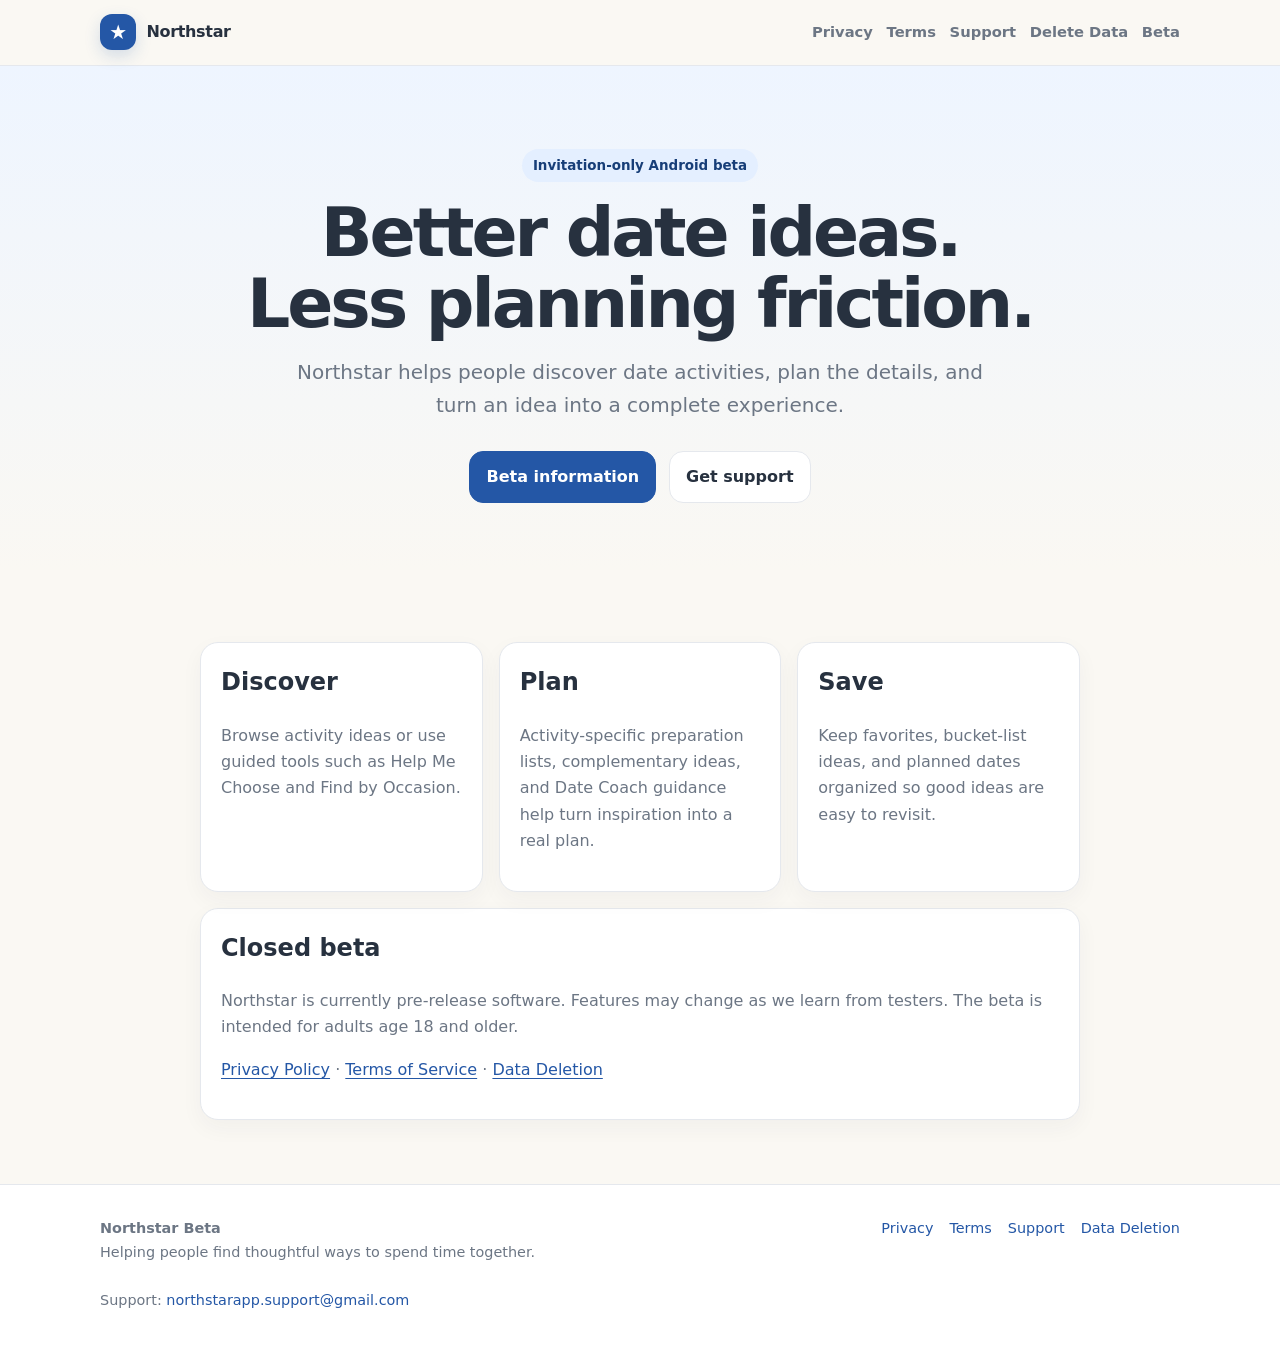
==== index.html @ 6a09dfb1 "Initial Northstar website" ====
<!doctype html>
<html lang="en">
<head>
<meta charset="utf-8">
<meta name="viewport" content="width=device-width, initial-scale=1">
<meta name="description" content="Northstar date-planning app beta">
<meta name="theme-color" content="#2457A6">
<title>Home | Northstar</title>
<link rel="stylesheet" href="assets/style.css">
</head>
<body>
<a class="skip" href="#main">Skip to content</a>

<header class="site-header">
  <nav class="nav" aria-label="Main navigation">
    <a class="brand" href=""><span class="mark" aria-hidden="true">★</span><span>Northstar</span></a>
    <div class="navlinks">
      <a href="privacy/">Privacy</a>
      <a href="terms/">Terms</a>
      <a href="support/">Support</a>
      <a href="delete-account/">Delete Data</a>
      <a href="beta/">Beta</a>
    </div>
  </nav>
</header>
<main id="main">
<section class="hero">
 <div class="hero-inner">
   <span class="eyebrow">Invitation-only Android beta</span>
   <h1>Better date ideas.<br>Less planning friction.</h1>
   <p>Northstar helps people discover date activities, plan the details, and turn an idea into a complete experience.</p>
   <div class="actions">
     <a class="button primary" href="beta/">Beta information</a>
     <a class="button" href="support/">Get support</a>
   </div>
 </div>
</section>
<section class="container">
 <div class="card-grid">
   <article class="card"><h2>Discover</h2><p>Browse activity ideas or use guided tools such as Help Me Choose and Find by Occasion.</p></article>
   <article class="card"><h2>Plan</h2><p>Activity-specific preparation lists, complementary ideas, and Date Coach guidance help turn inspiration into a real plan.</p></article>
   <article class="card"><h2>Save</h2><p>Keep favorites, bucket-list ideas, and planned dates organized so good ideas are easy to revisit.</p></article>
 </div>
 <div class="card" style="margin-top:1rem">
   <h2>Closed beta</h2>
   <p>Northstar is currently pre-release software. Features may change as we learn from testers. The beta is intended for adults age 18 and older.</p>
   <p><a href="privacy/">Privacy Policy</a> · <a href="terms/">Terms of Service</a> · <a href="delete-account/">Data Deletion</a></p>
 </div>
</section>
</main>

<footer>
 <div class="footer">
   <div><strong>Northstar Beta</strong><br>Helping people find thoughtful ways to spend time together.</div>
   <div class="footer-links">
     <a href="privacy/">Privacy</a>
     <a href="terms/">Terms</a>
     <a href="support/">Support</a>
     <a href="delete-account/">Data Deletion</a>
   </div>
   <div>Support: <a href="mailto:northstarapp.support@gmail.com">northstarapp.support@gmail.com</a></div>
 </div>
</footer>
</body>
</html>
---- assets/style.css ----
:root{
  --primary:#2457A6;--primary-light:#5E9CE6;--primary-dark:#173E78;
  --accent:#E8B547;--cream:#FAF8F3;--surface:#FFFFFF;--surface-alt:#F2F5F8;
  --text:#27313F;--muted:#6C7684;--divider:#E5E8ED;--success:#3F8F5A;
  --max:920px;--radius:18px;
}
*{box-sizing:border-box}
html{scroll-behavior:smooth}
body{margin:0;font-family:Inter,ui-sans-serif,system-ui,-apple-system,BlinkMacSystemFont,"Segoe UI",sans-serif;background:var(--cream);color:var(--text);line-height:1.65}
a{color:var(--primary);text-decoration-thickness:1px;text-underline-offset:3px}
a:hover{color:var(--primary-dark)}
.skip{position:absolute;left:-9999px;top:0;background:#fff;padding:.7rem 1rem;z-index:100}
.skip:focus{left:1rem;top:1rem}
.site-header{position:sticky;top:0;z-index:20;background:rgba(250,248,243,.94);backdrop-filter:blur(10px);border-bottom:1px solid var(--divider)}
.nav{max-width:1120px;margin:auto;padding:.9rem 1.25rem;display:flex;align-items:center;justify-content:space-between;gap:1rem}
.brand{display:flex;align-items:center;gap:.65rem;text-decoration:none;color:var(--text);font-weight:800;letter-spacing:-.02em}
.mark{width:36px;height:36px;border-radius:12px;background:var(--primary);color:white;display:grid;place-items:center;font-size:20px;box-shadow:0 6px 16px rgba(36,87,166,.18)}
.navlinks{display:flex;flex-wrap:wrap;gap:.85rem;font-size:.92rem}
.navlinks a{text-decoration:none;color:var(--muted);font-weight:650}
.navlinks a:hover{color:var(--primary)}
main{min-height:70vh}
.hero{padding:5.2rem 1.25rem 4.2rem;background:linear-gradient(180deg,#eef5ff 0%,var(--cream) 100%)}
.hero-inner{max-width:1000px;margin:auto;text-align:center}
.eyebrow{display:inline-block;background:#e4efff;color:var(--primary-dark);font-weight:750;padding:.35rem .7rem;border-radius:999px;font-size:.84rem}
h1{font-size:clamp(2.25rem,7vw,4.25rem);line-height:1.04;letter-spacing:-.045em;margin:1rem 0}
.hero p{font-size:clamp(1.05rem,2vw,1.25rem);max-width:720px;margin:0 auto;color:var(--muted)}
.actions{display:flex;justify-content:center;gap:.8rem;flex-wrap:wrap;margin-top:1.8rem}
.button{display:inline-block;text-decoration:none;font-weight:750;border-radius:14px;padding:.75rem 1rem;border:1px solid var(--divider);background:white;color:var(--text)}
.button.primary{background:var(--primary);border-color:var(--primary);color:white}
.container{max-width:var(--max);margin:auto;padding:2.5rem 1.25rem 4rem}
.card-grid{display:grid;grid-template-columns:repeat(3,1fr);gap:1rem;margin-top:2rem}
.card{background:var(--surface);border:1px solid var(--divider);border-radius:var(--radius);padding:1.25rem;box-shadow:0 8px 22px rgba(39,49,63,.045)}
.card h2,.card h3{margin-top:0}
.card p{color:var(--muted)}
.policy-header{padding:3.4rem 1.25rem 2rem;background:linear-gradient(180deg,#eef5ff,var(--cream))}
.policy-header .inner{max-width:var(--max);margin:auto}
.policy-header h1{font-size:clamp(2rem,5vw,3rem);margin:.4rem 0 .4rem}
.policy-header p{color:var(--muted);margin:.2rem 0}
.policy{background:var(--surface);border:1px solid var(--divider);border-radius:24px;padding:clamp(1.2rem,4vw,2.4rem);box-shadow:0 10px 30px rgba(39,49,63,.045)}
.policy h2{font-size:1.25rem;line-height:1.25;margin-top:2rem;color:var(--primary-dark)}
.policy h2:first-child{margin-top:0}
.policy h3{font-size:1.05rem;margin-bottom:.25rem}
.policy ul{padding-left:1.35rem}
.notice{background:#fff8e6;border:1px solid #f1d38b;border-radius:14px;padding:1rem 1.1rem;margin:1.1rem 0}
.good{background:#eef8f1;border:1px solid #bfdfc9;border-radius:14px;padding:1rem 1.1rem}
.meta{color:var(--muted);font-size:.92rem}
.kicker{color:var(--primary);font-weight:800;text-transform:uppercase;letter-spacing:.08em;font-size:.78rem}
.steps{counter-reset:step;display:grid;gap:.85rem}
.step{position:relative;background:var(--surface);border:1px solid var(--divider);border-radius:16px;padding:1rem 1rem 1rem 3.4rem}
.step:before{counter-increment:step;content:counter(step);position:absolute;left:1rem;top:1rem;width:1.7rem;height:1.7rem;border-radius:50%;display:grid;place-items:center;background:var(--primary);color:#fff;font-weight:800;font-size:.85rem}
footer{border-top:1px solid var(--divider);background:#fff}
.footer{max-width:1120px;margin:auto;padding:2rem 1.25rem;display:flex;justify-content:space-between;gap:1.5rem;flex-wrap:wrap;color:var(--muted);font-size:.9rem}
.footer-links{display:flex;gap:1rem;flex-wrap:wrap}
.footer a{text-decoration:none}
@media(max-width:760px){
 .nav{align-items:flex-start}.navlinks{justify-content:flex-end;gap:.55rem}.navlinks a{font-size:.82rem}
 .card-grid{grid-template-columns:1fr}
 .hero{padding-top:3.6rem}
}
@media(max-width:520px){
 .nav{display:block}.brand{margin-bottom:.7rem}.navlinks{justify-content:flex-start}
 .policy{border-radius:18px}
}
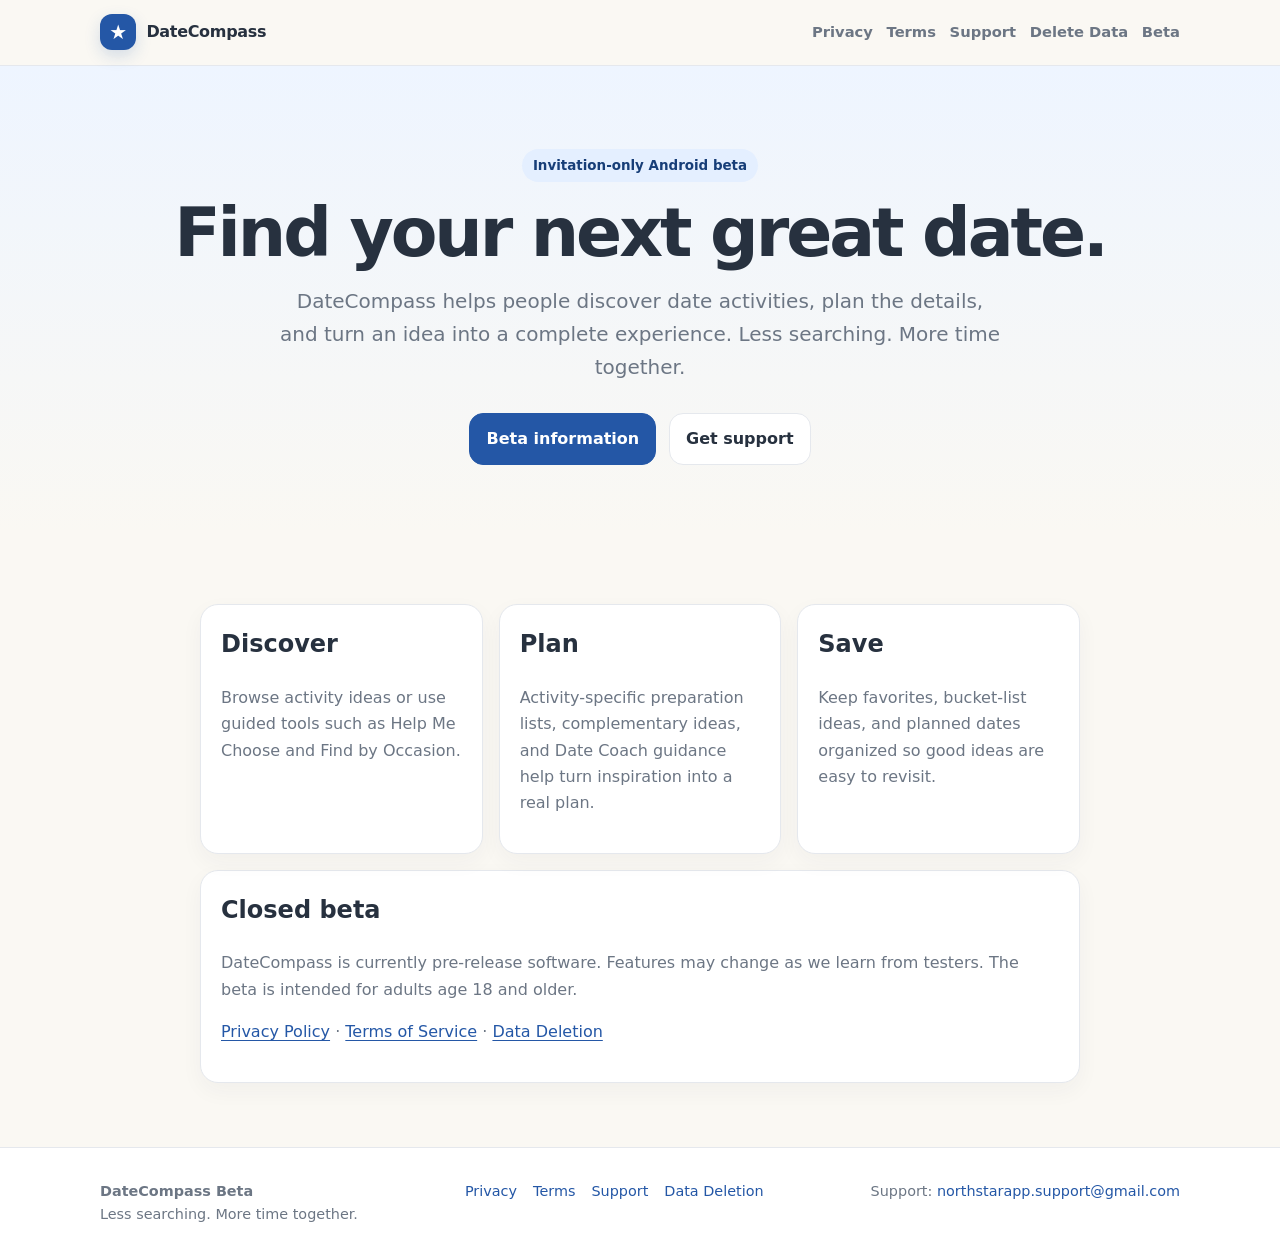
==== commit 86c76012: "Rebrand public website to DateCompass" ====
--- a/index.html
+++ b/index.html
@@ -3,9 +3,17 @@
 <head>
 <meta charset="utf-8">
 <meta name="viewport" content="width=device-width, initial-scale=1">
-<meta name="description" content="Northstar date-planning app beta">
+<meta name="description" content="DateCompass helps you find and plan your next great date. Less searching. More time together.">
 <meta name="theme-color" content="#2457A6">
-<title>Home | Northstar</title>
+<title>DateCompass | Find your next great date.</title>
+<meta property="og:type" content="website">
+<meta property="og:title" content="DateCompass | Find your next great date.">
+<meta property="og:description" content="DateCompass helps you find and plan your next great date. Less searching. More time together.">
+<meta property="og:image" content="https://northstar-site.github.io/Northstar/assets/datecompass-social-preview.png">
+<meta name="twitter:card" content="summary_large_image">
+<meta name="twitter:title" content="DateCompass | Find your next great date.">
+<meta name="twitter:description" content="DateCompass helps you find and plan your next great date. Less searching. More time together.">
+<meta name="twitter:image" content="https://northstar-site.github.io/Northstar/assets/datecompass-social-preview.png">
 <link rel="stylesheet" href="assets/style.css">
 </head>
 <body>
@@ -13,7 +21,7 @@
 
 <header class="site-header">
   <nav class="nav" aria-label="Main navigation">
-    <a class="brand" href=""><span class="mark" aria-hidden="true">★</span><span>Northstar</span></a>
+    <a class="brand" href=""><span class="mark" aria-hidden="true">★</span><span>DateCompass</span></a>
     <div class="navlinks">
       <a href="privacy/">Privacy</a>
       <a href="terms/">Terms</a>
@@ -27,8 +35,8 @@
 <section class="hero">
  <div class="hero-inner">
    <span class="eyebrow">Invitation-only Android beta</span>
-   <h1>Better date ideas.<br>Less planning friction.</h1>
-   <p>Northstar helps people discover date activities, plan the details, and turn an idea into a complete experience.</p>
+   <h1>Find your next great date.</h1>
+   <p>DateCompass helps people discover date activities, plan the details, and turn an idea into a complete experience. Less searching. More time together.</p>
    <div class="actions">
      <a class="button primary" href="beta/">Beta information</a>
      <a class="button" href="support/">Get support</a>
@@ -43,7 +51,7 @@
  </div>
  <div class="card" style="margin-top:1rem">
    <h2>Closed beta</h2>
-   <p>Northstar is currently pre-release software. Features may change as we learn from testers. The beta is intended for adults age 18 and older.</p>
+   <p>DateCompass is currently pre-release software. Features may change as we learn from testers. The beta is intended for adults age 18 and older.</p>
    <p><a href="privacy/">Privacy Policy</a> · <a href="terms/">Terms of Service</a> · <a href="delete-account/">Data Deletion</a></p>
  </div>
 </section>
@@ -51,7 +59,7 @@
 
 <footer>
  <div class="footer">
-   <div><strong>Northstar Beta</strong><br>Helping people find thoughtful ways to spend time together.</div>
+   <div><strong>DateCompass Beta</strong><br>Less searching. More time together.</div>
    <div class="footer-links">
      <a href="privacy/">Privacy</a>
      <a href="terms/">Terms</a>
@@ -62,4 +70,4 @@
  </div>
 </footer>
 </body>
-</html>+</html>
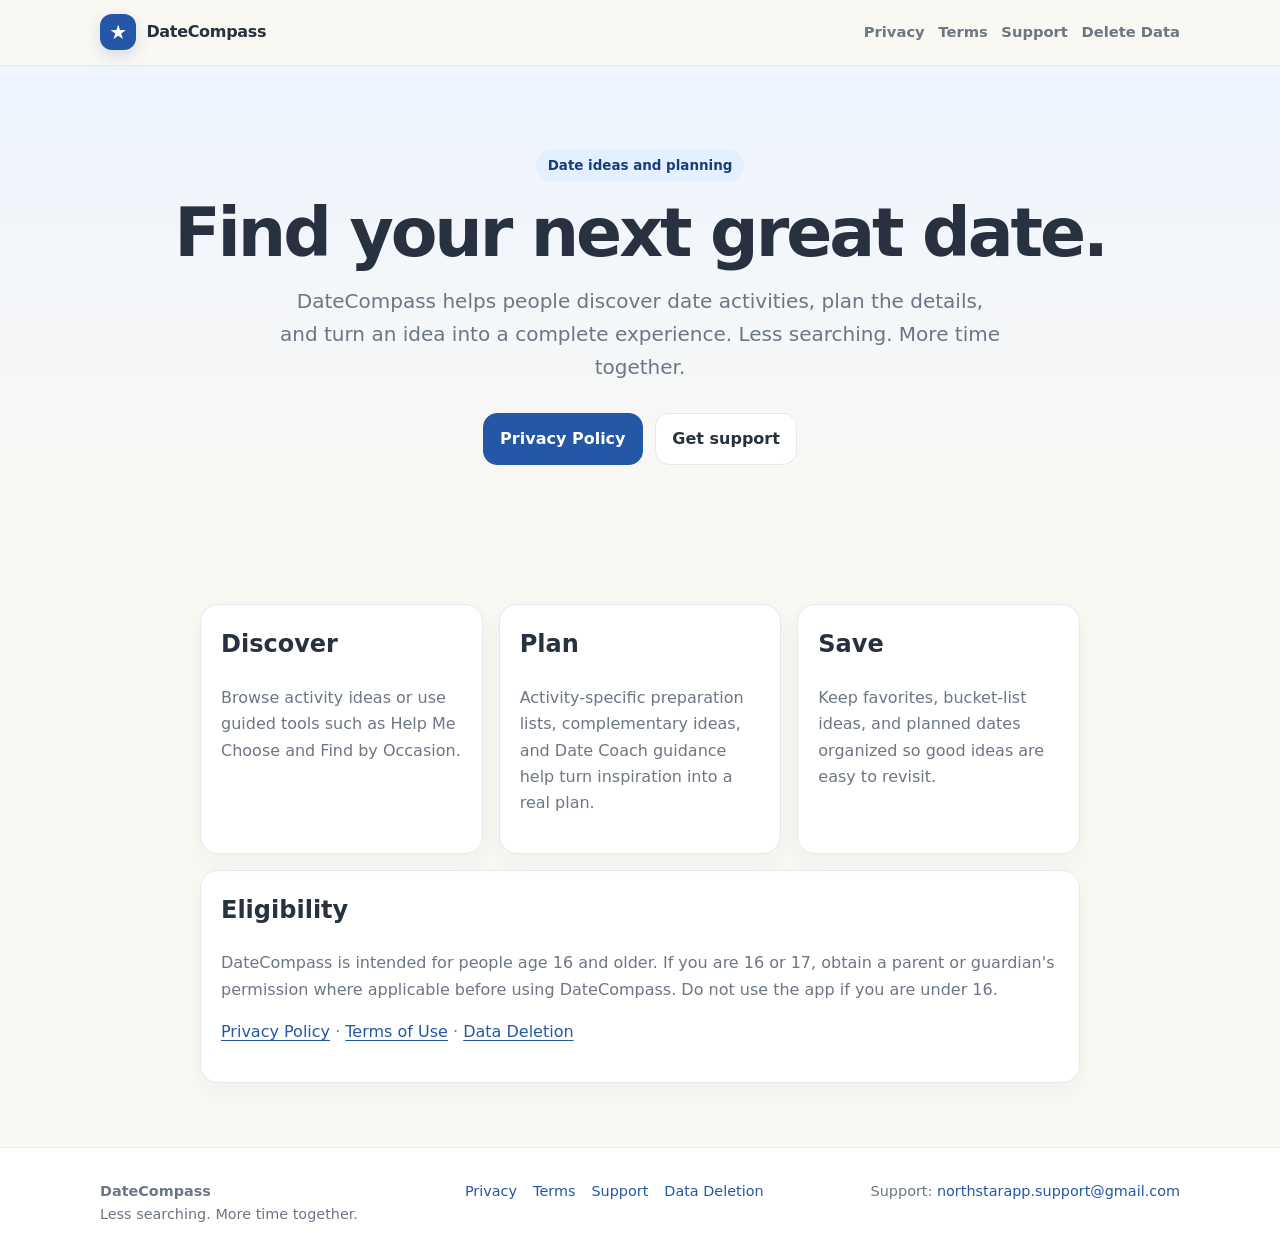
==== commit 7cbef1cc: "Align homepage with production policies and age 16 minimum" ====
--- a/index.html
+++ b/index.html
@@ -9,11 +9,11 @@
 <meta property="og:type" content="website">
 <meta property="og:title" content="DateCompass | Find your next great date.">
 <meta property="og:description" content="DateCompass helps you find and plan your next great date. Less searching. More time together.">
-<meta property="og:image" content="https://northstar-site.github.io/Northstar/assets/datecompass-social-preview.png">
+<meta property="og:image" content="https://getdatecompass.app/assets/datecompass-social-preview.png">
 <meta name="twitter:card" content="summary_large_image">
 <meta name="twitter:title" content="DateCompass | Find your next great date.">
 <meta name="twitter:description" content="DateCompass helps you find and plan your next great date. Less searching. More time together.">
-<meta name="twitter:image" content="https://northstar-site.github.io/Northstar/assets/datecompass-social-preview.png">
+<meta name="twitter:image" content="https://getdatecompass.app/assets/datecompass-social-preview.png">
 <link rel="stylesheet" href="assets/style.css">
 </head>
 <body>
@@ -27,18 +27,17 @@
       <a href="terms/">Terms</a>
       <a href="support/">Support</a>
       <a href="delete-account/">Delete Data</a>
-      <a href="beta/">Beta</a>
     </div>
   </nav>
 </header>
 <main id="main">
 <section class="hero">
  <div class="hero-inner">
-   <span class="eyebrow">Invitation-only Android beta</span>
+   <span class="eyebrow">Date ideas and planning</span>
    <h1>Find your next great date.</h1>
    <p>DateCompass helps people discover date activities, plan the details, and turn an idea into a complete experience. Less searching. More time together.</p>
    <div class="actions">
-     <a class="button primary" href="beta/">Beta information</a>
+     <a class="button primary" href="privacy/">Privacy Policy</a>
      <a class="button" href="support/">Get support</a>
    </div>
  </div>
@@ -50,16 +49,16 @@
    <article class="card"><h2>Save</h2><p>Keep favorites, bucket-list ideas, and planned dates organized so good ideas are easy to revisit.</p></article>
  </div>
  <div class="card" style="margin-top:1rem">
-   <h2>Closed beta</h2>
-   <p>DateCompass is currently pre-release software. Features may change as we learn from testers. The beta is intended for adults age 18 and older.</p>
-   <p><a href="privacy/">Privacy Policy</a> · <a href="terms/">Terms of Service</a> · <a href="delete-account/">Data Deletion</a></p>
+   <h2>Eligibility</h2>
+   <p>DateCompass is intended for people age 16 and older. If you are 16 or 17, obtain a parent or guardian's permission where applicable before using DateCompass. Do not use the app if you are under 16.</p>
+   <p><a href="privacy/">Privacy Policy</a> · <a href="terms/">Terms of Use</a> · <a href="delete-account/">Data Deletion</a></p>
  </div>
 </section>
 </main>
 
 <footer>
  <div class="footer">
-   <div><strong>DateCompass Beta</strong><br>Less searching. More time together.</div>
+   <div><strong>DateCompass</strong><br>Less searching. More time together.</div>
    <div class="footer-links">
      <a href="privacy/">Privacy</a>
      <a href="terms/">Terms</a>
